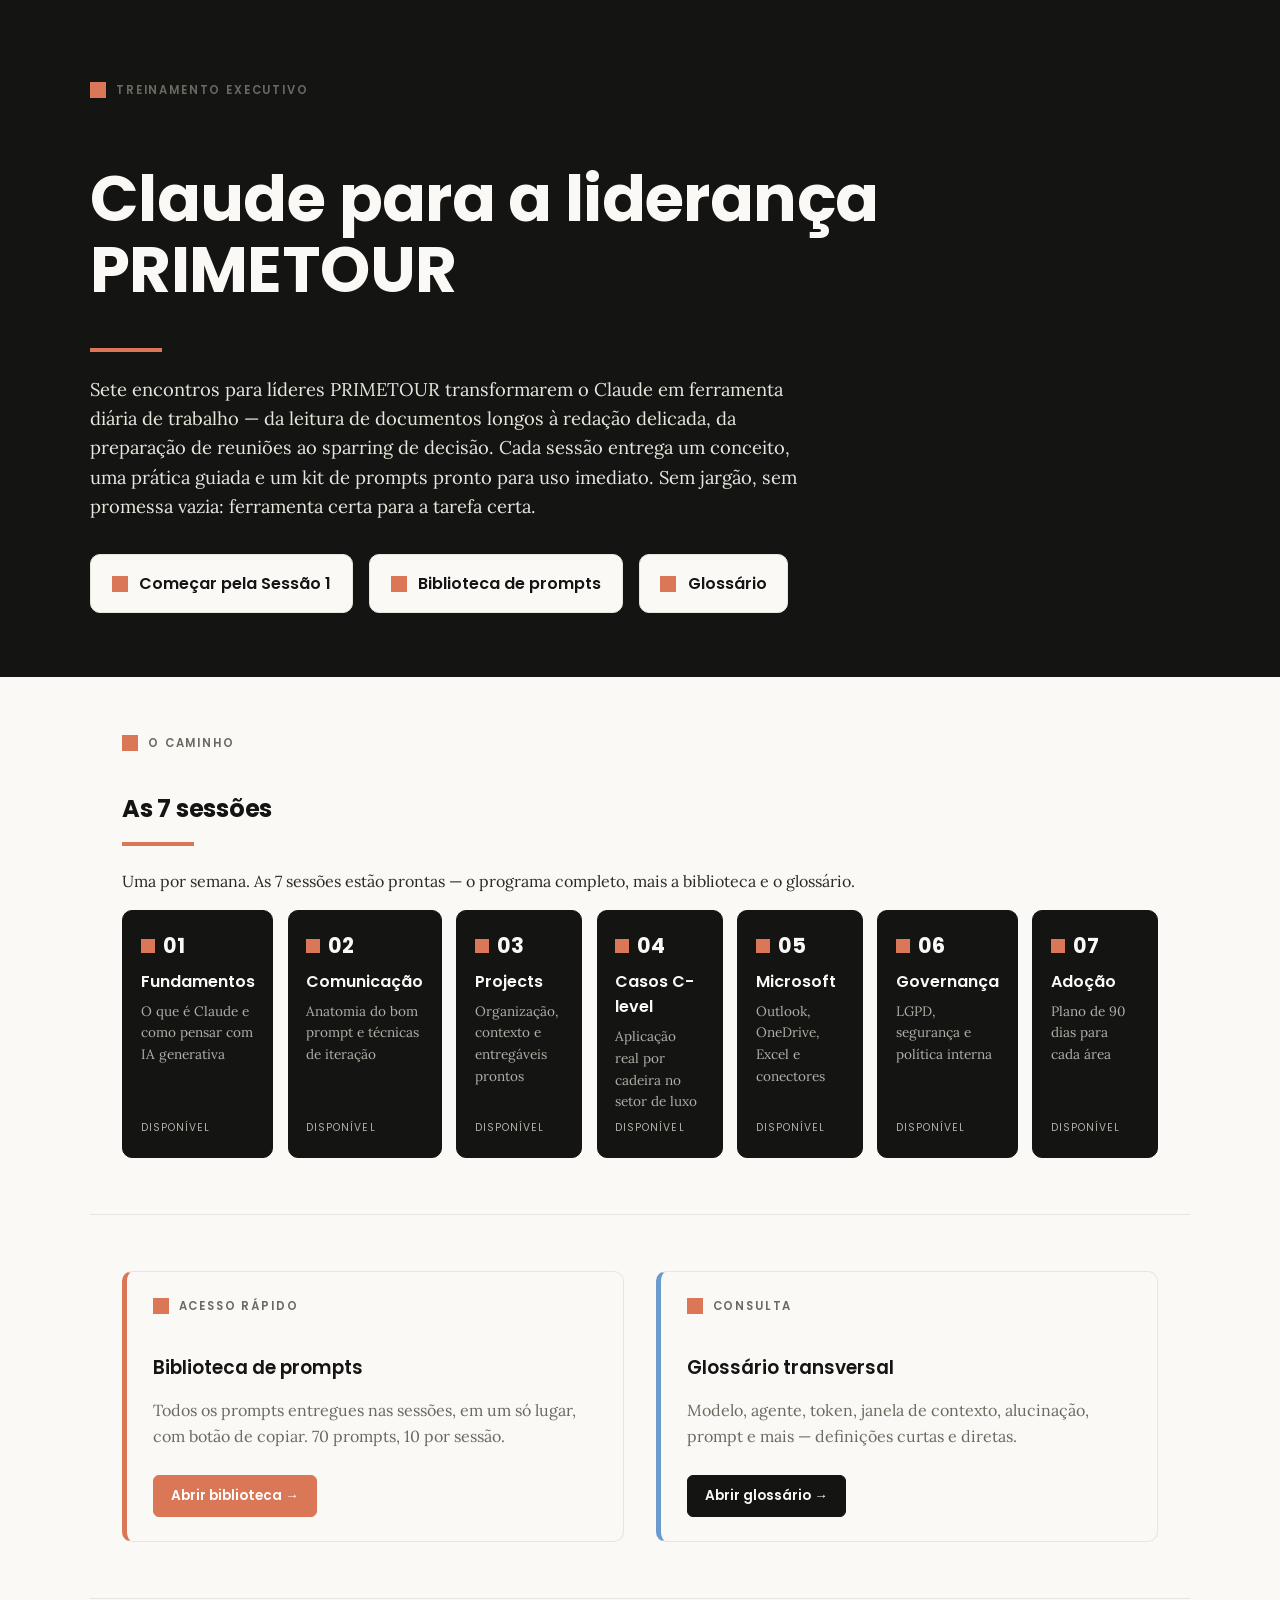
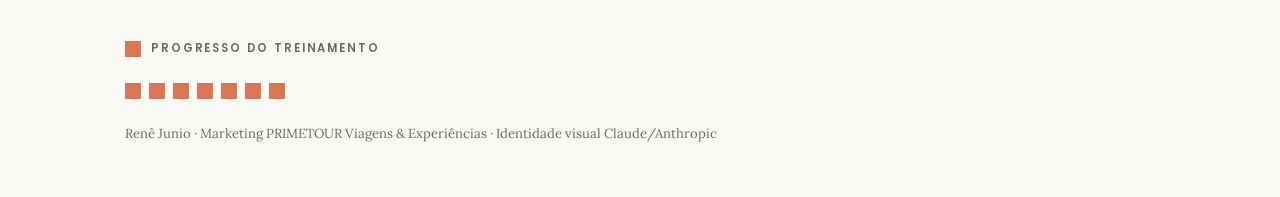
==== index.html @ cd87199e "Portal de treinamento Claude para a liderança PRIMETOUR — 7 sessões completas 7 sessões, biblioteca " ====
<!DOCTYPE html>
<html lang="pt-BR">
<head>
<meta charset="UTF-8">
<meta name="viewport" content="width=device-width, initial-scale=1.0">
<title>Claude para a liderança PRIMETOUR — Treinamento executivo</title>
<meta name="description" content="Portal do treinamento executivo de Claude (Anthropic) para a liderança da PRIMETOUR Viagens & Experiências. 7 sessões, biblioteca de prompts e glossário.">
<link rel="stylesheet" href="assets/claude.css">
</head>
<body>

<!-- ============ HERO ============ -->
<header class="home-hero">
  <div class="wrap-in">
    <div class="section-tag">Treinamento executivo</div>
    <h1>Claude para a liderança PRIMETOUR</h1>
    <hr class="accent-bar">
    <p class="manifesto">Sete encontros para líderes PRIMETOUR transformarem o Claude em ferramenta diária de trabalho — da leitura de documentos longos à redação delicada, da preparação de reuniões ao sparring de decisão. Cada sessão entrega um conceito, uma prática guiada e um kit de prompts pronto para uso imediato. Sem jargão, sem promessa vazia: ferramenta certa para a tarefa certa.</p>
    <div class="quick-links mt-3">
      <a href="sessao-01/index.html"><span class="brand-square"></span> Começar pela Sessão 1</a>
      <a href="prompts/index.html"><span class="brand-square"></span> Biblioteca de prompts</a>
      <a href="glossario/index.html"><span class="brand-square"></span> Glossário</a>
    </div>
  </div>
</header>

<!-- ============ MAPA DAS 7 SESSÕES ============ -->
<section class="home-section">
  <div class="section-tag">O caminho</div>
  <h2>As 7 sessões</h2>
  <hr class="accent-bar">
  <p class="lead">Uma por semana. As 7 sessões estão prontas — o programa completo, mais a biblioteca e o glossário.</p>
  <div class="grid grid-7" style="gap:.9rem">
    <a class="session-card current" href="sessao-01/index.html"><div class="sc-num">01</div><div class="sc-title">Fundamentos</div><div class="sc-desc">O que é Claude e como pensar com IA generativa</div><div class="sc-badge">Disponível</div></a>
    <a class="session-card current" href="sessao-02/index.html"><div class="sc-num">02</div><div class="sc-title">Comunicação</div><div class="sc-desc">Anatomia do bom prompt e técnicas de iteração</div><div class="sc-badge">Disponível</div></a>
    <a class="session-card current" href="sessao-03/index.html"><div class="sc-num">03</div><div class="sc-title">Projects</div><div class="sc-desc">Organização, contexto e entregáveis prontos</div><div class="sc-badge">Disponível</div></a>
    <a class="session-card current" href="sessao-04/index.html"><div class="sc-num">04</div><div class="sc-title">Casos C-level</div><div class="sc-desc">Aplicação real por cadeira no setor de luxo</div><div class="sc-badge">Disponível</div></a>
    <a class="session-card current" href="sessao-05/index.html"><div class="sc-num">05</div><div class="sc-title">Microsoft</div><div class="sc-desc">Outlook, OneDrive, Excel e conectores</div><div class="sc-badge">Disponível</div></a>
    <a class="session-card current" href="sessao-06/index.html"><div class="sc-num">06</div><div class="sc-title">Governança</div><div class="sc-desc">LGPD, segurança e política interna</div><div class="sc-badge">Disponível</div></a>
    <a class="session-card current" href="sessao-07/index.html"><div class="sc-num">07</div><div class="sc-title">Adoção</div><div class="sc-desc">Plano de 90 dias para cada área</div><div class="sc-badge">Disponível</div></a>
  </div>
</section>

<!-- ============ ATALHOS ============ -->
<section class="home-section" style="border-top:1px solid var(--claude-light-gray)">
  <div class="grid grid-2 gap-l">
    <div class="card side-orange">
      <div class="section-tag">Acesso rápido</div>
      <h3>Biblioteca de prompts</h3>
      <p class="muted">Todos os prompts entregues nas sessões, em um só lugar, com botão de copiar. 70 prompts, 10 por sessão.</p>
      <a class="btn btn-orange mt-1" href="prompts/index.html">Abrir biblioteca →</a>
    </div>
    <div class="card side-blue">
      <div class="section-tag">Consulta</div>
      <h3>Glossário transversal</h3>
      <p class="muted">Modelo, agente, token, janela de contexto, alucinação, prompt e mais — definições curtas e diretas.</p>
      <a class="btn mt-1" href="glossario/index.html">Abrir glossário →</a>
    </div>
  </div>
</section>

<!-- ============ FOOTER ============ -->
<footer class="session-footer">
  <div class="section-tag" style="margin-bottom:.6rem">Progresso do treinamento</div>
  <div class="progress-7"><span class="on"></span><span class="on"></span><span class="on"></span><span class="on"></span><span class="on"></span><span class="on"></span><span class="on"></span></div>
  <p class="muted" style="margin-top:1.5rem;font-size:.82rem">Renê Junio · Marketing PRIMETOUR Viagens &amp; Experiências · Identidade visual Claude/Anthropic</p>
</footer>

<script src="assets/claude.js"></script>
</body>
</html>
---- assets/claude.css ----
/* =========================================================================
   PORTAL DE TREINAMENTO CLAUDE — PRIMETOUR
   Sistema de design compartilhado
   Identidade visual oficial Claude/Anthropic
   ========================================================================= */

/* --- Fontes (Google Fonts CDN) ------------------------------------------ */
@import url('https://fonts.googleapis.com/css2?family=Poppins:ital,wght@0,400;0,600;0,700;1,400&family=Lora:ital,wght@0,400;0,600;1,400;1,600&display=swap');

/* --- Tokens de design --------------------------------------------------- */
:root {
  /* Principais */
  --claude-dark: #141413;
  --claude-light: #FAF9F5;
  --claude-mid-gray: #B0AEA5;
  --claude-light-gray: #E8E6DC;

  /* Acentos */
  --claude-orange: #D97757;   /* assinatura — usar com economia */
  --claude-blue: #6A9BCC;
  --claude-green: #788C5D;

  /* Texto */
  --text-body: #2A2A28;
  --text-muted: #6B6960;

  /* Tons derivados para superfícies escuras */
  --dark-surface: #1E1E1C;   /* card quase-dark sobre fundo dark */
  --dark-border: #33322E;

  /* Tipografia */
  --font-head: 'Poppins', -apple-system, BlinkMacSystemFont, 'Helvetica Neue', sans-serif;
  --font-body: 'Lora', Georgia, 'Times New Roman', serif;
  --font-mono: 'SF Mono', 'Monaco', 'Courier New', monospace;

  /* Espaçamento e medidas */
  --radius: 6px;
  --radius-lg: 10px;
  --maxw: 1100px;
  --sidebar-w: 240px;
  --shadow-soft: 0 1px 3px rgba(20, 20, 19, 0.06), 0 8px 24px rgba(20, 20, 19, 0.04);
}

/* --- Reset leve --------------------------------------------------------- */
*, *::before, *::after { box-sizing: border-box; }
html { scroll-behavior: smooth; }
body {
  margin: 0;
  font-family: var(--font-body);
  color: var(--text-body);
  background: var(--claude-light);
  line-height: 1.6;
  -webkit-font-smoothing: antialiased;
  text-rendering: optimizeLegibility;
}
img { max-width: 100%; display: block; }
a { color: var(--claude-orange); text-decoration: none; }
a:hover { text-decoration: underline; }

h1, h2, h3, h4, h5, .font-head { font-family: var(--font-head); color: var(--claude-dark); }
h1 { font-weight: 700; line-height: 1.1; letter-spacing: -0.01em; }
h2 { font-weight: 700; line-height: 1.15; letter-spacing: -0.01em; }
h3 { font-weight: 600; line-height: 1.25; }

/* Utilitários tipográficos */
.mono { font-family: var(--font-mono); }
.muted { color: var(--text-muted); }
.italic { font-style: italic; }
.center { text-align: center; }
.serif { font-family: var(--font-body); }

/* =========================================================================
   COMPONENTES DE MARCA
   ========================================================================= */

/* Quadrado laranja de assinatura (motif do sistema) */
.brand-square {
  display: inline-block;
  width: 16px; height: 16px;
  background: var(--claude-orange);
  flex: 0 0 auto;
}
.brand-square.lg { width: 40px; height: 40px; }

/* Tag de seção: quadrado laranja + label caps */
.section-tag {
  display: inline-flex;
  align-items: center;
  gap: 10px;
  font-family: var(--font-head);
  font-weight: 600;
  font-size: 0.72rem;
  letter-spacing: 0.16em;
  text-transform: uppercase;
  color: var(--text-muted);
  margin: 0 0 1.4rem;
}
.section-tag::before {
  content: "";
  width: 16px; height: 16px;
  background: var(--claude-orange);
  flex: 0 0 auto;
}
/* Em fundo escuro */
.on-dark .section-tag, .slide-dark .section-tag { color: var(--claude-mid-gray); }

/* Linha laranja de assinatura abaixo de títulos importantes */
.accent-bar {
  width: 72px; height: 4px;
  background: var(--claude-orange);
  border: 0;
  margin: 1.1rem 0 1.4rem;
}
.accent-bar.center { margin-left: auto; margin-right: auto; }

/* =========================================================================
   CARDS
   ========================================================================= */
.card {
  background: var(--claude-light);
  border: 1px solid var(--claude-light-gray);
  border-radius: var(--radius-lg);
  padding: 1.5rem 1.6rem;
}
.card-soft { background: var(--claude-light-gray); border-color: transparent; }
.card-dark {
  background: var(--claude-dark);
  color: var(--claude-light);
  border-radius: var(--radius-lg);
  padding: 1.6rem 1.8rem;
}
.card-dark h1, .card-dark h2, .card-dark h3 { color: var(--claude-light); }
.card-darker { background: var(--dark-surface); color: var(--claude-light); border-radius: var(--radius-lg); padding: 1.4rem 1.6rem; }

/* Barra lateral colorida de destaque */
.side-accent { border-left: 5px solid var(--claude-orange); }
.side-blue   { border-left: 5px solid var(--claude-blue); }
.side-green  { border-left: 5px solid var(--claude-green); }
.side-orange { border-left: 5px solid var(--claude-orange); }
.side-gray   { border-left: 5px solid var(--claude-mid-gray); }

/* Barra superior colorida */
.top-accent  { border-top: 4px solid var(--claude-orange); }
.top-blue    { border-top: 4px solid var(--claude-blue); }
.top-green   { border-top: 4px solid var(--claude-green); }
.top-orange  { border-top: 4px solid var(--claude-orange); }

/* Cores de texto/acento utilitárias */
.t-orange { color: var(--claude-orange); }
.t-blue   { color: var(--claude-blue); }
.t-green  { color: var(--claude-green); }
.t-gray   { color: var(--claude-mid-gray); }

/* =========================================================================
   GRIDS
   ========================================================================= */
.grid { display: grid; gap: 1.2rem; }
.grid-2 { grid-template-columns: repeat(2, 1fr); }
.grid-3 { grid-template-columns: repeat(3, 1fr); }
.grid-4 { grid-template-columns: repeat(4, 1fr); }
.grid-7 { grid-template-columns: repeat(7, 1fr); }
.flex { display: flex; }
.flex-col { flex-direction: column; }
.items-center { align-items: center; }
.justify-between { justify-content: space-between; }
.gap-s { gap: .6rem; } .gap-m { gap: 1.2rem; } .gap-l { gap: 2rem; }
.wrap { flex-wrap: wrap; }

@media (max-width: 860px) {
  .grid-2, .grid-3, .grid-4 { grid-template-columns: 1fr; }
  .grid-7 { grid-template-columns: repeat(2, 1fr); }
}

/* =========================================================================
   ÍCONES (SVG inline recebem estas classes)
   ========================================================================= */
.ico { width: 28px; height: 28px; stroke-width: 1.8; fill: none; stroke: currentColor; flex: 0 0 auto; }
.ico-lg { width: 64px; height: 64px; }
.ico-sm { width: 20px; height: 20px; }

/* Número em círculo (passos numerados) */
.num-circle {
  display: inline-flex; align-items: center; justify-content: center;
  width: 34px; height: 34px; border-radius: 50%;
  background: var(--claude-orange); color: #fff;
  font-family: var(--font-head); font-weight: 700; font-size: 1rem;
  flex: 0 0 auto;
}
.num-big {
  font-family: var(--font-head); font-weight: 700;
  font-size: 2.6rem; color: var(--claude-orange); line-height: 1;
}

/* =========================================================================
   LAYOUT DE PÁGINA DE SESSÃO (sumário lateral + conteúdo)
   ========================================================================= */
.session-layout { display: flex; align-items: flex-start; }

.session-nav {
  position: sticky; top: 0;
  width: var(--sidebar-w); flex: 0 0 var(--sidebar-w);
  height: 100vh; overflow-y: auto;
  padding: 1.8rem 1.2rem;
  border-right: 1px solid var(--claude-light-gray);
  background: var(--claude-light);
}
.session-nav .nav-brand {
  font-family: var(--font-head); font-weight: 700; font-size: .95rem;
  display: flex; align-items: center; gap: 8px; margin-bottom: .2rem;
}
.session-nav .nav-sub { font-size: .75rem; color: var(--text-muted); margin-bottom: 1.4rem; }
.session-nav a {
  display: block; padding: .42rem .6rem; border-radius: var(--radius);
  font-family: var(--font-head); font-size: .82rem; font-weight: 500;
  color: var(--text-body); text-decoration: none; border-left: 2px solid transparent;
}
.session-nav a:hover { background: var(--claude-light-gray); }
.session-nav a.active { border-left-color: var(--claude-orange); color: var(--claude-orange); background: var(--claude-light-gray); }
.session-nav .nav-section { font-size: .68rem; letter-spacing: .12em; text-transform: uppercase; color: var(--claude-mid-gray); margin: 1.1rem .6rem .35rem; }

.session-main { flex: 1 1 auto; min-width: 0; }

/* Barra de ações superior (botão Apresentar) */
.topbar {
  position: sticky; top: 0; z-index: 50;
  display: flex; align-items: center; justify-content: space-between;
  gap: 1rem; padding: .85rem 2rem;
  background: rgba(250, 249, 245, 0.92);
  backdrop-filter: saturate(150%) blur(8px);
  border-bottom: 1px solid var(--claude-light-gray);
}
.topbar .crumb { font-family: var(--font-head); font-weight: 600; font-size: .85rem; }
.topbar .crumb a { color: var(--text-muted); }

/* Botões */
.btn {
  display: inline-flex; align-items: center; gap: .5rem;
  font-family: var(--font-head); font-weight: 600; font-size: .85rem;
  padding: .55rem 1.1rem; border-radius: var(--radius);
  border: 1px solid var(--claude-dark); background: var(--claude-dark); color: var(--claude-light);
  cursor: pointer; transition: transform .08s ease, opacity .15s ease;
}
.btn:hover { text-decoration: none; opacity: .9; }
.btn:active { transform: translateY(1px); }
.btn-ghost { background: transparent; color: var(--claude-dark); }
.btn-ghost:hover { background: var(--claude-light-gray); }
.btn-orange { background: var(--claude-orange); border-color: var(--claude-orange); color: #fff; }

/* =========================================================================
   SLIDES / SEÇÕES
   Mesma marcação serve a scroll (consulta) e fullscreen (apresentação)
   ========================================================================= */
.slides-wrap { padding: 0; }

.slide {
  position: relative;
  max-width: var(--maxw);
  margin: 0 auto;
  padding: 4rem 2.2rem 4.5rem;
  border-bottom: 1px solid var(--claude-light-gray);
  min-height: 60vh;
}
.slide > .slide-inner { width: 100%; }
.slide h2 { font-size: clamp(1.7rem, 3.2vw, 2.5rem); margin: 0 0 .3rem; }
.slide .lead { font-family: var(--font-body); font-style: italic; color: var(--text-muted); font-size: 1.05rem; margin: 0 0 1.8rem; max-width: 760px; }
.slide .slide-num { position: absolute; top: 1rem; right: 1.4rem; font-family: var(--font-head); font-size: .72rem; color: var(--claude-mid-gray); }

/* Slides escuros (capas, transições, fechamentos) */
.slide-dark { background: var(--claude-dark); color: var(--claude-light); border-bottom-color: var(--dark-border); }
.slide-dark h1, .slide-dark h2 { color: var(--claude-light); }
.slide-dark .lead { color: var(--claude-mid-gray); }
/* O fundo dark precisa vazar até a borda da viewport em scroll mode */
.slide-dark { max-width: none; }
.slide-dark > .slide-inner { max-width: var(--maxw); margin: 0 auto; }

.slide-light { background: var(--claude-light); }

/* Título-capa gigante */
.cover-title { font-size: clamp(2.6rem, 6vw, 4.4rem); font-weight: 700; margin: .4rem 0; }
.cover-sub { font-family: var(--font-head); font-weight: 500; color: var(--claude-mid-gray); font-size: 1.05rem; }
.giant { font-family: var(--font-head); font-weight: 700; color: var(--claude-orange); font-size: clamp(5rem, 22vw, 14rem); line-height: .9; }

/* =========================================================================
   MODO APRESENTAÇÃO
   body.presenting → cada .slide vira tela cheia, só .slide.active visível
   ========================================================================= */
body.presenting { overflow: hidden; }
body.presenting .session-nav,
body.presenting .topbar,
body.presenting .session-footer,
body.presenting .non-slide { display: none !important; }

body.presenting .session-main { width: 100vw; }

body.presenting .slide {
  position: fixed; inset: 0; z-index: 900;
  max-width: none; width: 100vw; height: 100vh;
  margin: 0; border: 0;
  display: none;
  overflow-y: auto;
  padding: max(4vh, 2rem) clamp(2rem, 8vw, 7rem);
  /* centraliza verticalmente o conteúdo do slide */
  align-content: center;
}
body.presenting .slide.active { display: grid; }
body.presenting .slide > .slide-inner { max-width: 1200px; margin: 0 auto; width: 100%; }
body.presenting .slide h2 { font-size: clamp(2.2rem, 4.5vw, 3.6rem); }
body.presenting .slide .lead { font-size: clamp(1.1rem, 2vw, 1.5rem); }
body.presenting .slide .slide-num { font-size: .9rem; top: 1.4rem; right: 2rem; }

/* Barra de progresso das 7 sessões no rodapé do slide em apresentação */
.present-progress {
  display: none;
  position: fixed; bottom: 1.4rem; left: 50%; transform: translateX(-50%);
  z-index: 950; gap: 8px;
}
body.presenting .present-progress { display: flex; }
.present-progress span { width: 16px; height: 16px; background: var(--claude-light-gray); }
.present-progress span.on { background: var(--claude-orange); }
body.presenting.dark-context .present-progress span { background: var(--dark-border); }
body.presenting.dark-context .present-progress span.on { background: var(--claude-orange); }

/* Controles de navegação em apresentação */
.present-ctrl {
  display: none; position: fixed; z-index: 960; bottom: 1.2rem;
  font-family: var(--font-head); font-size: .8rem;
}
body.presenting .present-ctrl { display: flex; align-items: center; gap: .8rem; }
.present-ctrl.left { left: 1.6rem; }
.present-ctrl.right { right: 1.6rem; }
.present-ctrl button {
  border: 1px solid var(--claude-mid-gray); background: transparent; color: inherit;
  width: 40px; height: 40px; border-radius: 50%; cursor: pointer; font-size: 1.1rem;
}
.present-ctrl button:hover { background: rgba(176,174,165,.18); }
body.presenting.dark-context .present-ctrl { color: var(--claude-light); }
body.presenting:not(.dark-context) .present-ctrl { color: var(--claude-dark); }

/* zonas clicáveis nas bordas para navegar */
.present-zone { display: none; position: fixed; top: 0; bottom: 0; width: 12vw; z-index: 940; cursor: pointer; }
body.presenting .present-zone { display: block; }
.present-zone.prev { left: 0; }
.present-zone.next { right: 0; }

/* =========================================================================
   BLOCO DE PROMPT (estilo terminal) — caderno
   ========================================================================= */
.prompt-block {
  background: var(--claude-dark);
  border-left: 4px solid var(--claude-orange);
  border-radius: var(--radius);
  position: relative;
  margin: 1rem 0 0;
  overflow: hidden;
}
.prompt-block pre {
  margin: 0; padding: 1.3rem 1.5rem;
  font-family: var(--font-mono); font-size: .85rem; line-height: 1.65;
  color: var(--claude-light); white-space: pre-wrap; word-break: break-word;
  overflow-x: auto;
}
.copy-btn {
  position: absolute; top: .7rem; right: .7rem;
  font-family: var(--font-head); font-size: .72rem; font-weight: 600;
  padding: .35rem .7rem; border-radius: var(--radius);
  background: rgba(250,249,245,.1); color: var(--claude-light);
  border: 1px solid rgba(250,249,245,.22); cursor: pointer;
}
.copy-btn:hover { background: rgba(250,249,245,.2); }
.copy-btn.copied { background: var(--claude-green); border-color: var(--claude-green); color: #fff; }

/* Cartão de prompt completo no caderno */
.prompt-card { border: 1px solid var(--claude-light-gray); border-radius: var(--radius-lg); padding: 1.4rem 1.5rem; margin-bottom: 1.4rem; }
.prompt-card .cat {
  display: inline-block; font-family: var(--font-head); font-weight: 600; font-size: .68rem;
  letter-spacing: .12em; text-transform: uppercase; padding: .2rem .6rem; border-radius: 3px; color: #fff;
}
.cat-analise { background: var(--claude-blue); }
.cat-comunicacao { background: var(--claude-orange); }
.cat-preparacao { background: var(--claude-green); }
.cat-decisao { background: var(--claude-orange); }
.prompt-card h3 { margin: .7rem 0 .3rem; font-size: 1.25rem; }
.prompt-card .when { font-size: .95rem; color: var(--text-body); margin: .3rem 0; }
.prompt-card .tip { font-size: .9rem; color: var(--text-muted); font-style: italic; margin-top: .9rem; border-top: 1px solid var(--claude-light-gray); padding-top: .8rem; }
.prompt-card .tip strong { font-style: normal; color: var(--text-body); }

/* =========================================================================
   TABELAS
   ========================================================================= */
.tbl { width: 100%; border-collapse: collapse; font-size: .92rem; }
.tbl th, .tbl td { padding: .7rem .9rem; text-align: left; border-bottom: 1px solid var(--claude-light-gray); }
.tbl thead th { font-family: var(--font-head); font-size: .72rem; letter-spacing: .08em; text-transform: uppercase; color: var(--text-muted); }
.tbl tbody tr:hover { background: var(--claude-light-gray); }
.tbl .col-dark { background: var(--claude-dark); color: var(--claude-light); font-family: var(--font-head); }
.tbl .col-claude { background: rgba(217,119,87,.08); }
.tbl th.col-claude { color: var(--claude-orange); }
.eval-exc { color: var(--claude-green); font-weight: 700; font-family: var(--font-head); }

/* Glossário */
.gloss dt { font-family: var(--font-head); font-weight: 600; color: var(--claude-dark); margin-top: 1.1rem; }
.gloss dd { margin: .2rem 0 0; color: var(--text-body); }

/* =========================================================================
   GRID DE 7 SESSÕES (mapa)
   ========================================================================= */
.session-card {
  border: 1px solid var(--claude-light-gray); border-radius: var(--radius-lg);
  padding: 1.1rem 1.1rem 1.3rem; background: var(--claude-light);
  display: flex; flex-direction: column; gap: .4rem; min-height: 150px;
  transition: transform .1s ease, box-shadow .15s ease;
}
a.session-card:hover { text-decoration: none; transform: translateY(-3px); box-shadow: var(--shadow-soft); }
.session-card .sc-num { display: flex; align-items: center; gap: 8px; font-family: var(--font-head); font-weight: 700; font-size: 1.3rem; color: var(--claude-dark); }
.session-card .sc-num::before { content: ""; width: 14px; height: 14px; background: var(--claude-mid-gray); flex: 0 0 auto; }
.session-card .sc-title { font-family: var(--font-head); font-weight: 600; font-size: 1rem; color: var(--claude-dark); }
.session-card .sc-desc { font-size: .85rem; color: var(--text-muted); }
.session-card.current { background: var(--claude-dark); border-color: var(--claude-dark); }
.session-card.current .sc-num, .session-card.current .sc-title { color: var(--claude-light); }
.session-card.current .sc-num::before { background: var(--claude-orange); }
.session-card.current .sc-desc { color: var(--claude-mid-gray); }
.session-card.soon { opacity: .72; }
.session-card .sc-badge { font-family: var(--font-head); font-size: .65rem; letter-spacing: .1em; text-transform: uppercase; color: var(--claude-mid-gray); margin-top: auto; }

/* =========================================================================
   FOOTER GLOBAL com progresso das 7 sessões
   ========================================================================= */
.session-footer { border-top: 1px solid var(--claude-light-gray); padding: 2.5rem 2.2rem; max-width: var(--maxw); margin: 0 auto; }
.progress-7 { display: flex; gap: 8px; margin: 1rem 0; }
.progress-7 span { width: 16px; height: 16px; background: var(--claude-light-gray); }
.progress-7 span.on { background: var(--claude-orange); }
.next-link { font-family: var(--font-head); font-weight: 600; }

/* =========================================================================
   HOME
   ========================================================================= */
.home-hero { background: var(--claude-dark); color: var(--claude-light); padding: 5rem 2rem 4rem; }
.home-hero .wrap-in { max-width: var(--maxw); margin: 0 auto; }
.home-hero h1 { color: var(--claude-light); font-size: clamp(2.4rem, 5.5vw, 4rem); }
.home-hero .manifesto { font-size: 1.15rem; max-width: 720px; color: var(--claude-light-gray); }
.home-section { max-width: var(--maxw); margin: 0 auto; padding: 3.5rem 2rem; }

.quick-links { display: flex; gap: 1rem; flex-wrap: wrap; }
.quick-links a {
  display: flex; align-items: center; gap: .7rem; padding: 1rem 1.3rem;
  border: 1px solid var(--claude-light-gray); border-radius: var(--radius-lg);
  font-family: var(--font-head); font-weight: 600; color: var(--claude-dark); background: var(--claude-light);
}
.quick-links a:hover { text-decoration: none; box-shadow: var(--shadow-soft); transform: translateY(-2px); transition: .12s; }

/* lista com quadradinho laranja */
.sq-list { list-style: none; padding: 0; margin: 1rem 0; }
.sq-list li { position: relative; padding-left: 1.6rem; margin: .7rem 0; }
.sq-list li::before { content: ""; position: absolute; left: 0; top: .45em; width: 12px; height: 12px; background: var(--claude-orange); }

/* Equação visual (modelo + ferramentas + ... = agente) */
.equation { display: flex; align-items: stretch; gap: 0; flex-wrap: wrap; justify-content: center; }
.eq-box { border: 1px solid var(--claude-light-gray); border-radius: var(--radius); padding: 1.1rem 1rem; text-align: center; min-width: 130px; background: var(--claude-light); }
.eq-box .ico { margin: 0 auto .5rem; }
.eq-box .eq-label { font-family: var(--font-head); font-weight: 600; font-size: .95rem; }
.eq-plus { display: flex; align-items: center; font-family: var(--font-head); font-weight: 700; font-size: 1.6rem; color: var(--claude-mid-gray); padding: 0 .7rem; }
.eq-result { font-family: var(--font-head); font-weight: 700; letter-spacing: .12em; color: var(--claude-orange); font-size: 1.6rem; margin-top: 1.2rem; text-align: center; }

/* Quadrante 2x2 */
.quad { display: grid; grid-template-columns: 1fr 1fr; gap: 2px; background: var(--claude-light-gray); border: 1px solid var(--claude-light-gray); border-radius: var(--radius); overflow: hidden; }
.quad .cell { background: var(--claude-light); padding: 1.1rem; min-height: 110px; }
.quad .cell .q-title { font-family: var(--font-head); font-weight: 700; font-size: .92rem; }
.quad .cell .q-desc { font-size: .82rem; color: var(--text-muted); }

/* Wireframe simulado da interface */
.wireframe { border: 2px solid var(--claude-dark); border-radius: 8px; overflow: hidden; display: flex; height: 300px; font-family: var(--font-head); font-size: .7rem; }
.wireframe .wf-side { width: 28%; background: var(--claude-light-gray); border-right: 1px solid var(--claude-mid-gray); padding: .6rem; }
.wireframe .wf-main { flex: 1; display: flex; flex-direction: column; }
.wireframe .wf-chat { flex: 1; padding: .8rem; color: var(--text-muted); }
.wireframe .wf-input { border-top: 1px solid var(--claude-light-gray); padding: .7rem; display: flex; gap: .5rem; align-items: center; }
.wireframe .wf-input .wf-field { flex: 1; height: 30px; background: var(--claude-light-gray); border-radius: 6px; }
.wf-tag { display: inline-block; background: var(--claude-orange); color: #fff; width: 18px; height: 18px; border-radius: 50%; text-align: center; line-height: 18px; font-weight: 700; }

/* Cronômetro */
.timer-display { font-family: var(--font-head); font-weight: 700; color: var(--claude-orange); font-size: clamp(5rem, 20vw, 13rem); line-height: 1; letter-spacing: -.02em; }

/* Checklist da tarefa */
.task-row { display: flex; gap: 1.1rem; align-items: flex-start; padding: 1.1rem 0; border-bottom: 1px solid var(--claude-light-gray); }
.task-row:last-child { border-bottom: 0; }

/* Linha de feature com ícone */
.feature-row { display: flex; gap: 1.1rem; align-items: flex-start; padding: 1rem 0; }
.feature-row .ico { color: var(--claude-orange); margin-top: .2rem; }
.feature-row .ft-title { font-family: var(--font-head); font-weight: 600; }
.feature-row .ft-desc { color: var(--text-muted); font-size: .95rem; }

/* Espaçamentos utilitários */
.mt-0 { margin-top: 0; } .mt-1 { margin-top: .6rem; } .mt-2 { margin-top: 1.2rem; } .mt-3 { margin-top: 2rem; }
.mb-0 { margin-bottom: 0; } .mb-1 { margin-bottom: .6rem; } .mb-2 { margin-bottom: 1.2rem; }
.full { width: 100%; }

/* =========================================================================
   RESPONSIVO — sumário lateral colapsa
   ========================================================================= */
@media (max-width: 900px) {
  .session-nav { display: none; }
  .equation { flex-direction: column; align-items: center; }
  .eq-plus { padding: .4rem 0; }
  .slide { padding: 3rem 1.3rem 3.5rem; }
}
@media print {
  .topbar, .session-nav, .present-ctrl, .present-zone, .copy-btn { display: none !important; }
}
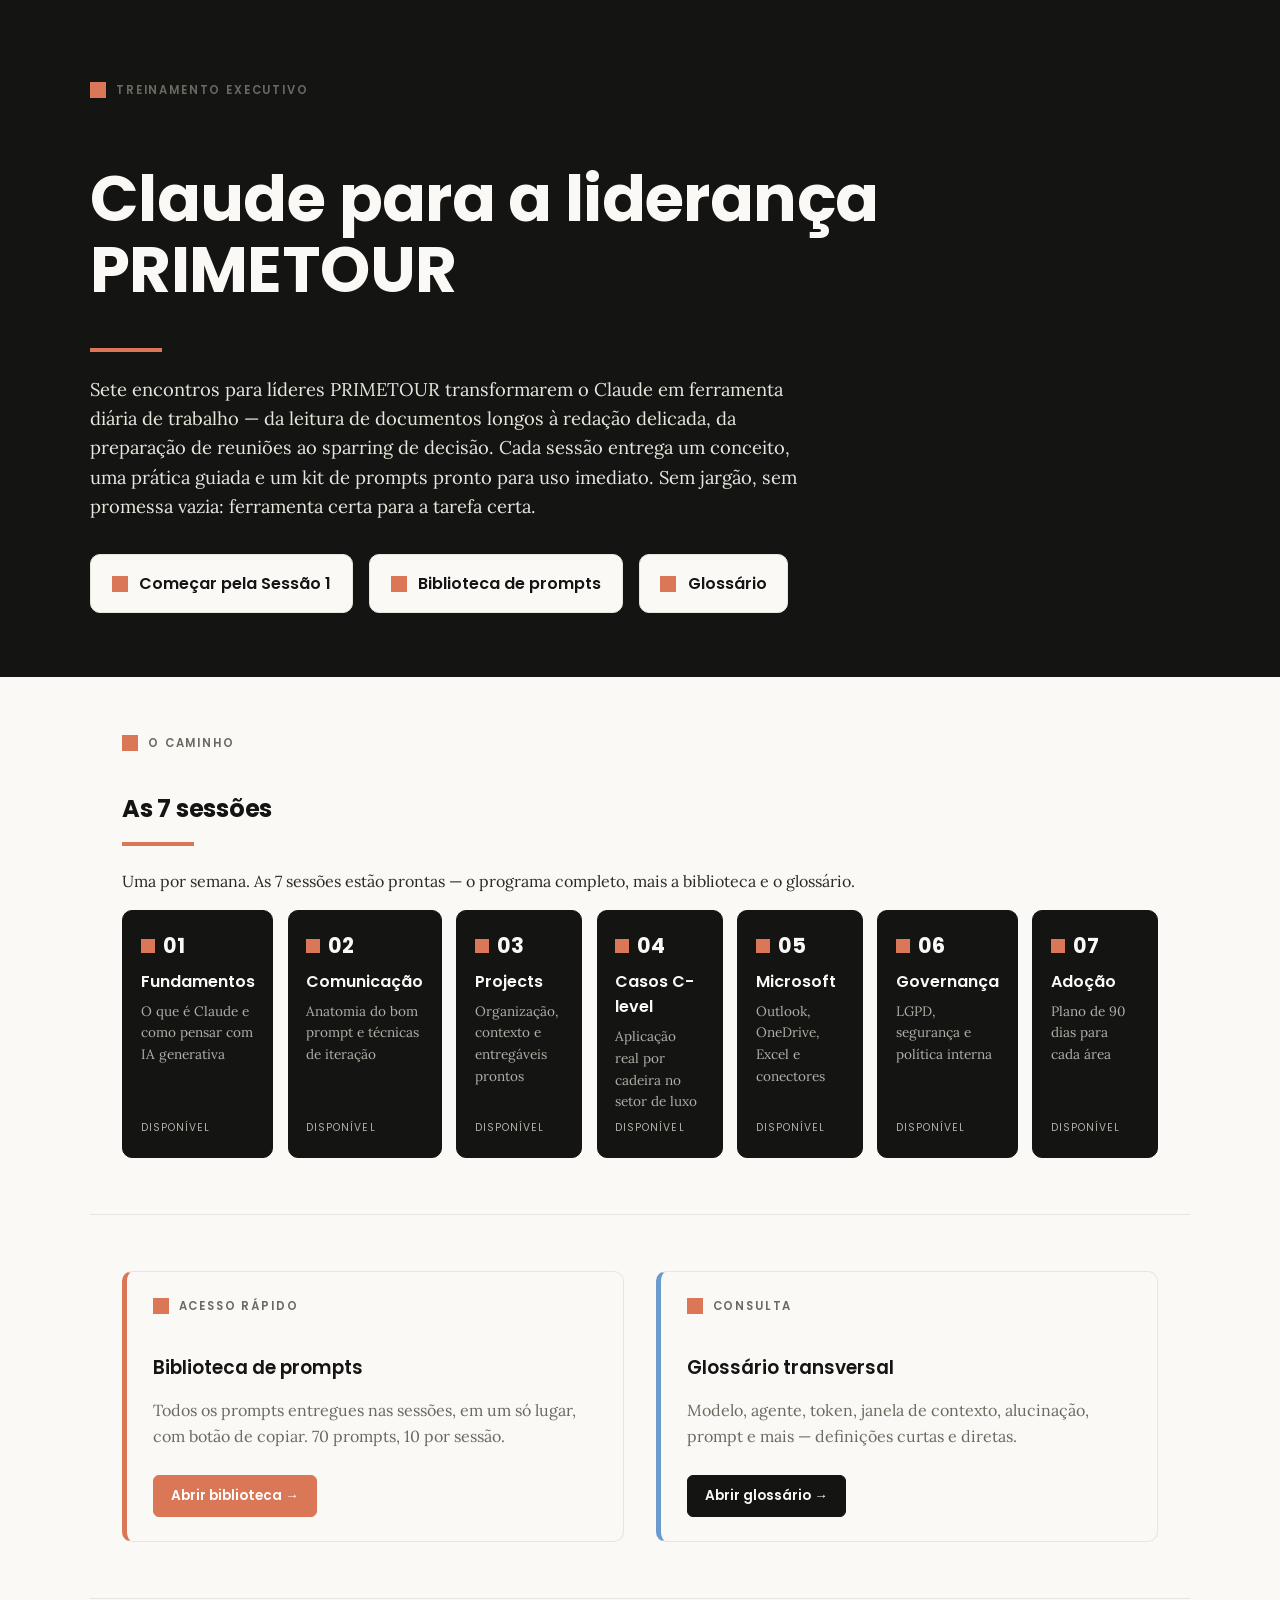
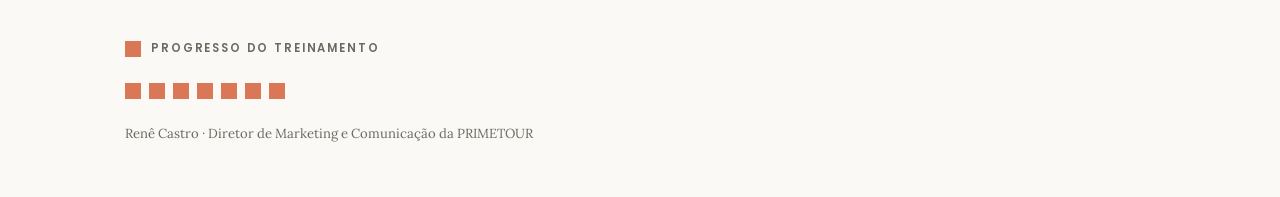
==== commit 47afd4af: "Footer: corrige assinatura para Renê Castro, Diretor de Marketing e Comunicação da PRIMETOUR; remove" ====
--- a/index.html
+++ b/index.html
@@ -63,7 +63,7 @@
 <footer class="session-footer">
   <div class="section-tag" style="margin-bottom:.6rem">Progresso do treinamento</div>
   <div class="progress-7"><span class="on"></span><span class="on"></span><span class="on"></span><span class="on"></span><span class="on"></span><span class="on"></span><span class="on"></span></div>
-  <p class="muted" style="margin-top:1.5rem;font-size:.82rem">Renê Junio · Marketing PRIMETOUR Viagens &amp; Experiências · Identidade visual Claude/Anthropic</p>
+  <p class="muted" style="margin-top:1.5rem;font-size:.82rem">Renê Castro · Diretor de Marketing e Comunicação da PRIMETOUR</p>
 </footer>
 
 <script src="assets/claude.js"></script>
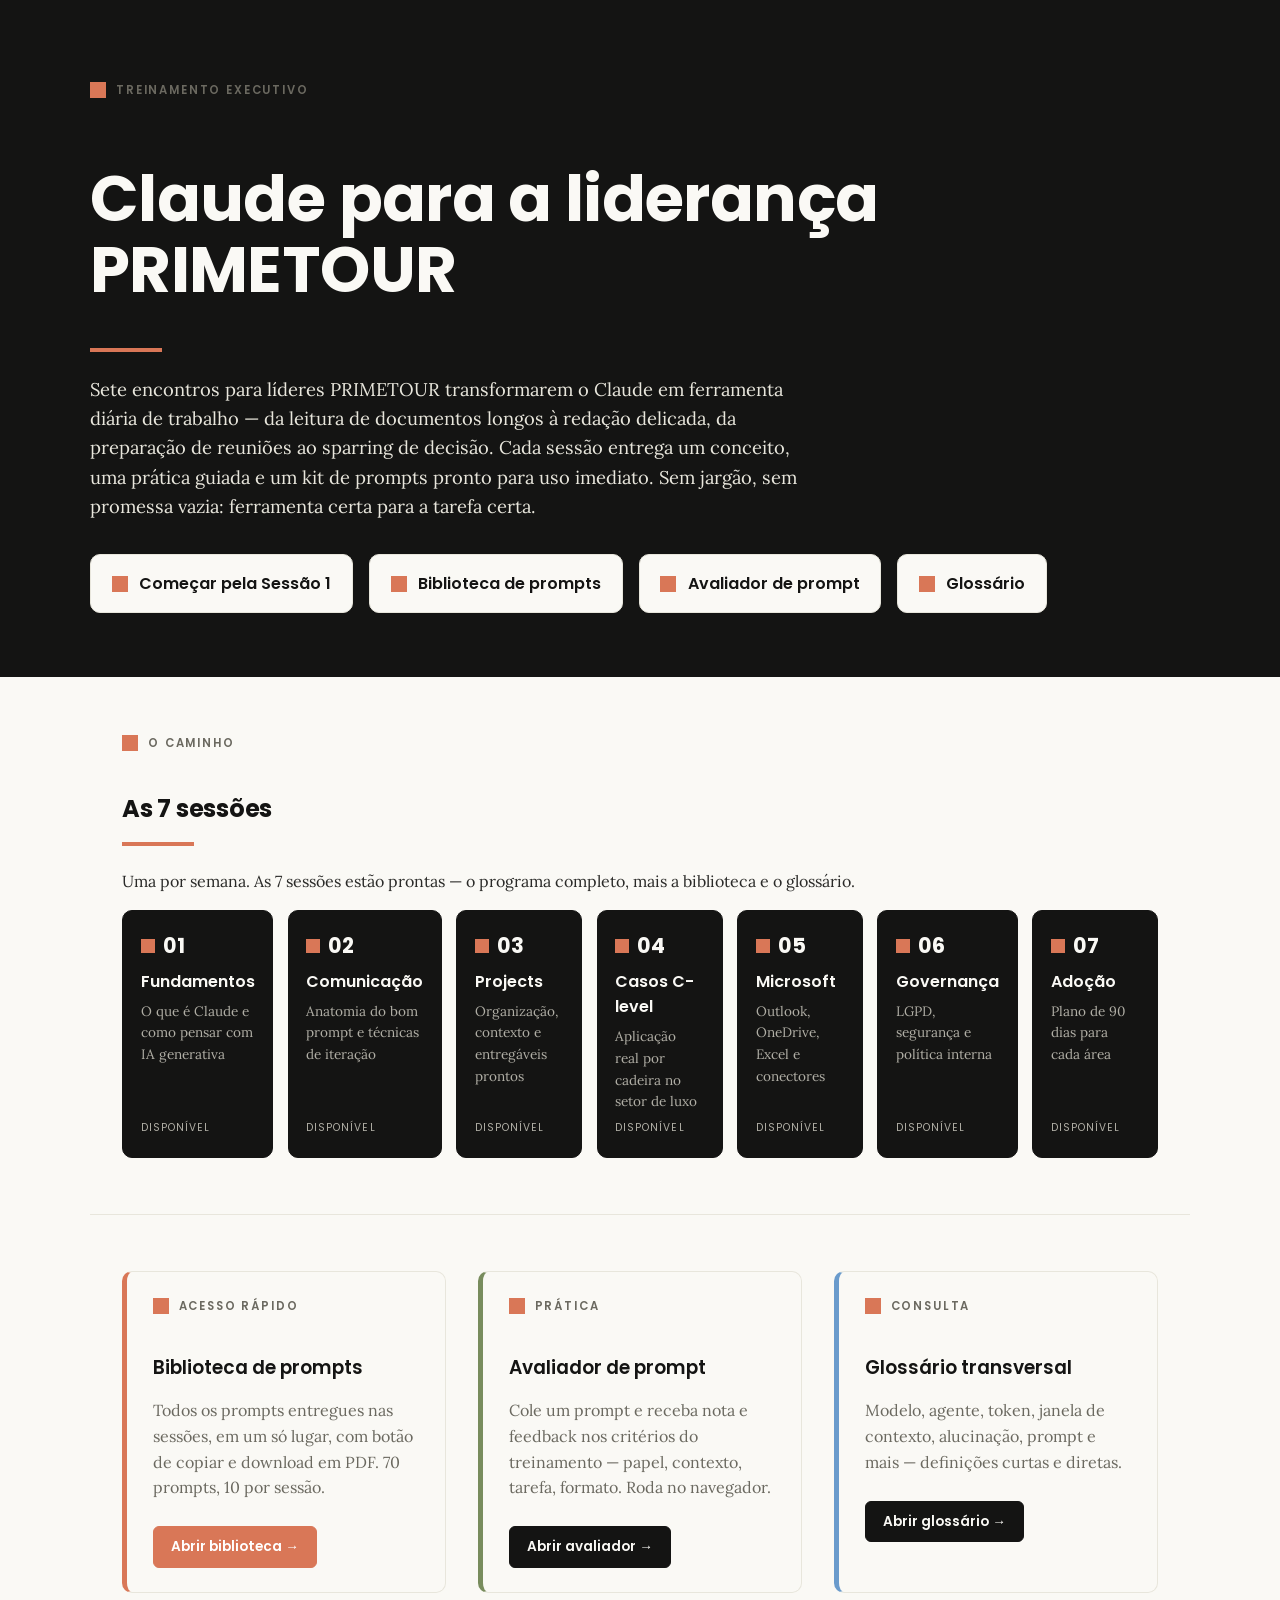
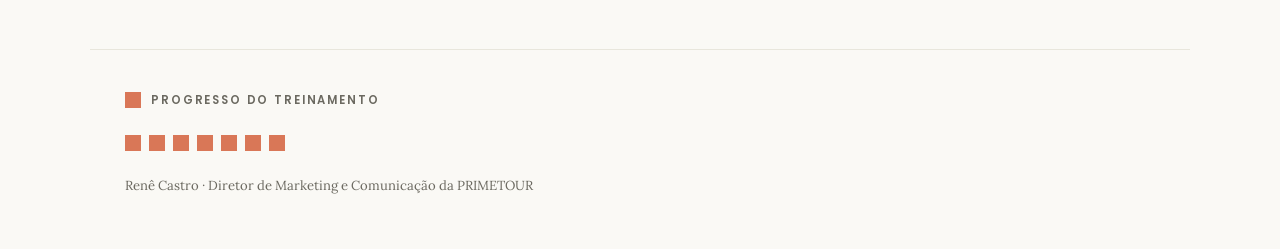
==== commit d2037848: "Fase A: avaliador de prompt, PDF/copiar-link, siglas por extenso, guia quando-usar-IA - Nova página " ====
--- a/index.html
+++ b/index.html
@@ -19,6 +19,7 @@
     <div class="quick-links mt-3">
       <a href="sessao-01/index.html"><span class="brand-square"></span> Começar pela Sessão 1</a>
       <a href="prompts/index.html"><span class="brand-square"></span> Biblioteca de prompts</a>
+      <a href="avaliador/index.html"><span class="brand-square"></span> Avaliador de prompt</a>
       <a href="glossario/index.html"><span class="brand-square"></span> Glossário</a>
     </div>
   </div>
@@ -43,12 +44,18 @@
 
 <!-- ============ ATALHOS ============ -->
 <section class="home-section" style="border-top:1px solid var(--claude-light-gray)">
-  <div class="grid grid-2 gap-l">
+  <div class="grid grid-3 gap-l">
     <div class="card side-orange">
       <div class="section-tag">Acesso rápido</div>
       <h3>Biblioteca de prompts</h3>
-      <p class="muted">Todos os prompts entregues nas sessões, em um só lugar, com botão de copiar. 70 prompts, 10 por sessão.</p>
+      <p class="muted">Todos os prompts entregues nas sessões, em um só lugar, com botão de copiar e download em PDF. 70 prompts, 10 por sessão.</p>
       <a class="btn btn-orange mt-1" href="prompts/index.html">Abrir biblioteca →</a>
+    </div>
+    <div class="card side-green">
+      <div class="section-tag">Prática</div>
+      <h3>Avaliador de prompt</h3>
+      <p class="muted">Cole um prompt e receba nota e feedback nos critérios do treinamento — papel, contexto, tarefa, formato. Roda no navegador.</p>
+      <a class="btn mt-1" href="avaliador/index.html">Abrir avaliador →</a>
     </div>
     <div class="card side-blue">
       <div class="section-tag">Consulta</div>
--- a/assets/claude.css
+++ b/assets/claude.css
@@ -502,6 +502,59 @@
   .eq-plus { padding: .4rem 0; }
   .slide { padding: 3rem 1.3rem 3.5rem; }
 }
+/* =========================================================================
+   BARRA DE FERRAMENTAS DE PÁGINA (PDF, copiar link)
+   ========================================================================= */
+.page-tools { display: flex; gap: .6rem; flex-wrap: wrap; align-items: center; }
+.btn-tool {
+  display: inline-flex; align-items: center; gap: .45rem;
+  font-family: var(--font-head); font-weight: 600; font-size: .8rem;
+  padding: .5rem 1rem; border-radius: var(--radius);
+  border: 1px solid var(--claude-light-gray); background: var(--claude-light); color: var(--claude-dark);
+  cursor: pointer;
+}
+.btn-tool:hover { background: var(--claude-light-gray); text-decoration: none; }
+.btn-tool.copied { background: var(--claude-green); border-color: var(--claude-green); color: #fff; }
+.btn-tool .ico-sm { width: 16px; height: 16px; }
+
+/* =========================================================================
+   AVALIADOR DE PROMPT
+   ========================================================================= */
+.eval-wrap { max-width: 860px; margin: 0 auto; }
+.eval-input {
+  width: 100%; min-height: 180px; resize: vertical;
+  font-family: var(--font-mono); font-size: .9rem; line-height: 1.6;
+  padding: 1.1rem 1.2rem; border: 1px solid var(--claude-light-gray); border-radius: var(--radius-lg);
+  background: var(--claude-light); color: var(--text-body);
+}
+.eval-input:focus { outline: 2px solid var(--claude-orange); outline-offset: 1px; border-color: var(--claude-orange); }
+.eval-score-ring { display: flex; align-items: center; gap: 1.4rem; flex-wrap: wrap; }
+.eval-score-num { font-family: var(--font-head); font-weight: 700; font-size: 3.4rem; line-height: 1; }
+.eval-band { font-family: var(--font-head); font-weight: 600; font-size: .95rem; padding: .25rem .8rem; border-radius: 999px; color: #fff; display: inline-block; }
+.eval-bar { height: 12px; border-radius: 999px; background: var(--claude-light-gray); overflow: hidden; flex: 1 1 200px; min-width: 160px; }
+.eval-bar > span { display: block; height: 100%; border-radius: 999px; transition: width .5s ease; }
+.eval-crit { display: flex; gap: .9rem; align-items: flex-start; padding: .9rem 0; border-bottom: 1px solid var(--claude-light-gray); }
+.eval-crit:last-child { border-bottom: 0; }
+.eval-dot { width: 26px; height: 26px; border-radius: 50%; flex: 0 0 auto; display: flex; align-items: center; justify-content: center; font-family: var(--font-head); font-weight: 700; font-size: .8rem; color: #fff; }
+.eval-dot.ok { background: var(--claude-green); }
+.eval-dot.partial { background: var(--claude-orange); }
+.eval-dot.miss { background: var(--claude-mid-gray); }
+.eval-crit .ec-name { font-family: var(--font-head); font-weight: 600; }
+.eval-crit .ec-tip { color: var(--text-muted); font-size: .9rem; margin-top: .15rem; }
+.eval-pts { margin-left: auto; font-family: var(--font-head); font-size: .8rem; color: var(--text-muted); white-space: nowrap; }
+
+/* =========================================================================
+   IMPRESSÃO / PDF
+   Glossário e biblioteca de prompts saem limpos ao "Salvar como PDF"
+   ========================================================================= */
 @media print {
-  .topbar, .session-nav, .present-ctrl, .present-zone, .copy-btn { display: none !important; }
-}
+  .topbar, .session-nav, .present-ctrl, .present-zone, .copy-btn,
+  .page-tools, .session-footer .next-link, .btn, .quick-links { display: none !important; }
+  body { background: #fff; }
+  * { -webkit-print-color-adjust: exact; print-color-adjust: exact; }
+  .home-section, .session-footer { padding-top: 1rem; padding-bottom: 1rem; }
+  .prompt-card, .gloss > div { break-inside: avoid; page-break-inside: avoid; }
+  .prompt-block { border: 1px solid #333; }
+  a { color: var(--text-body); text-decoration: none; }
+  .accent-bar { background: var(--claude-orange) !important; }
+}
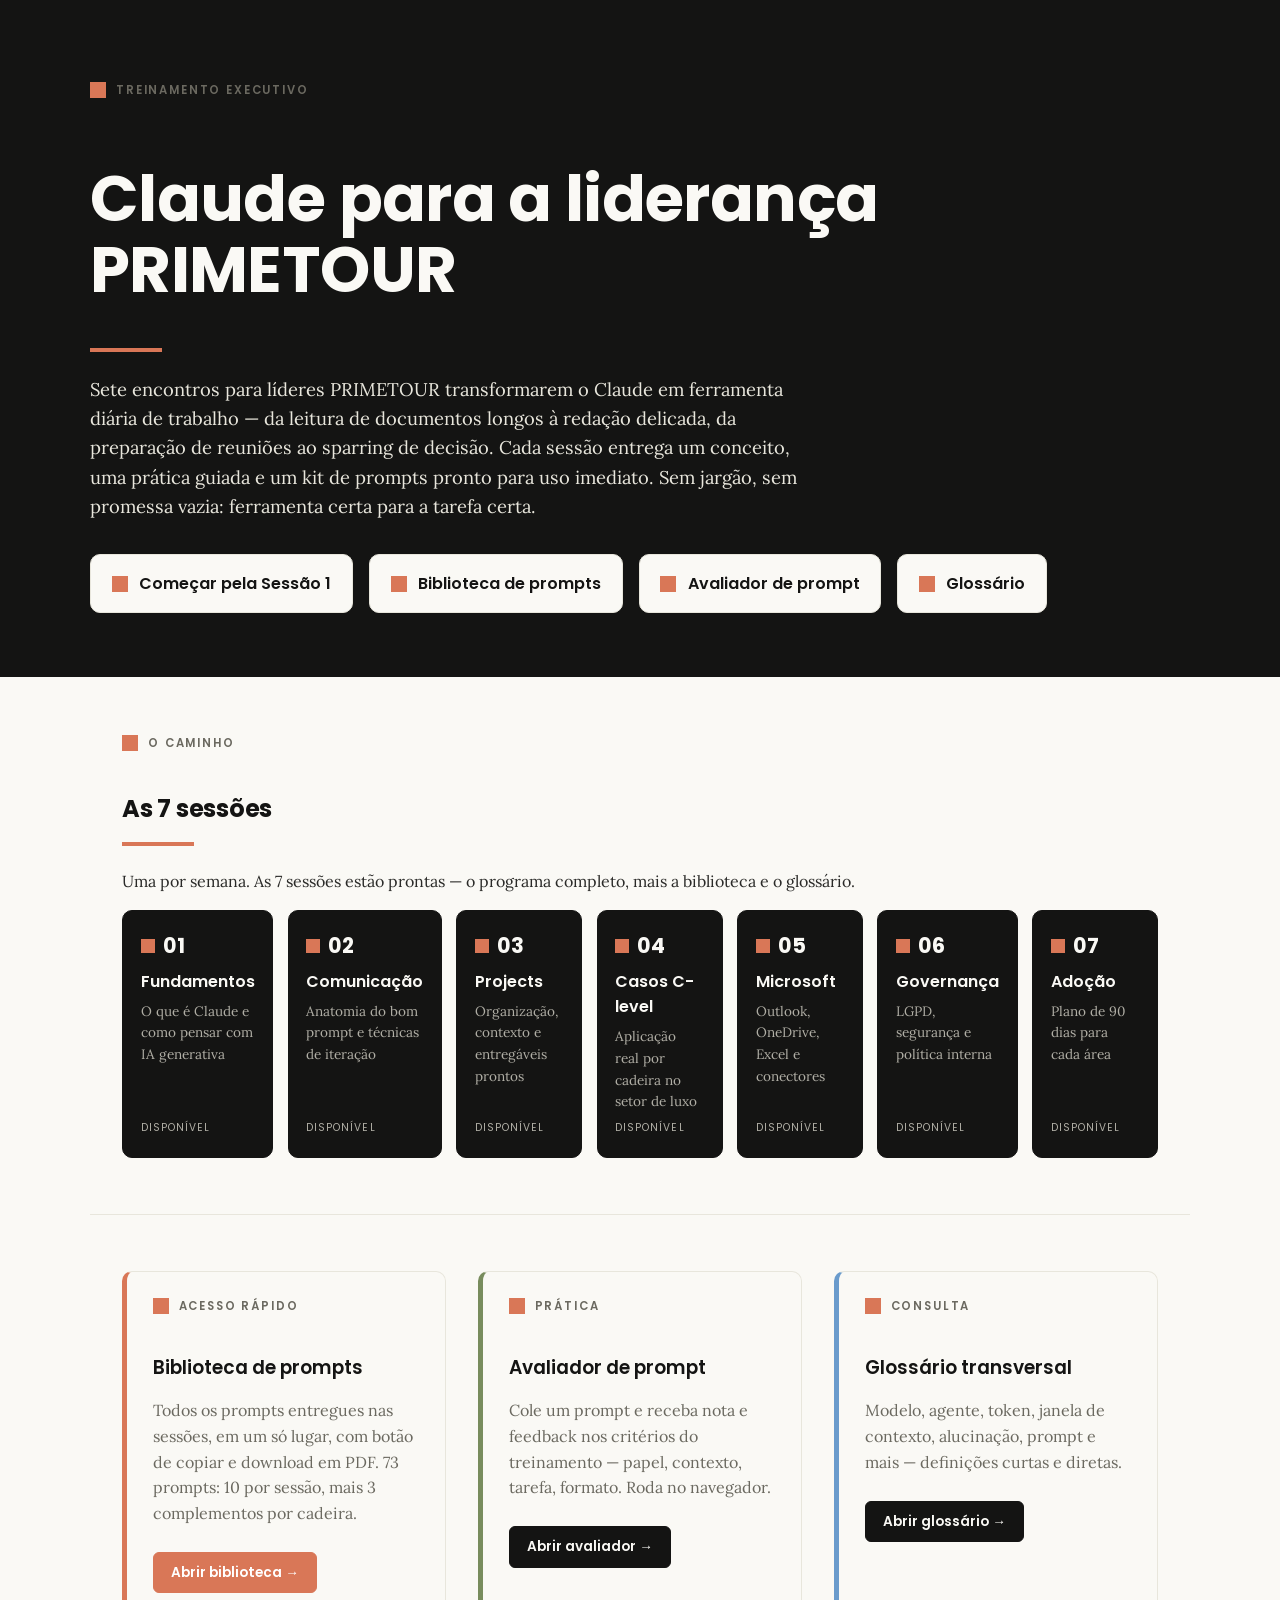
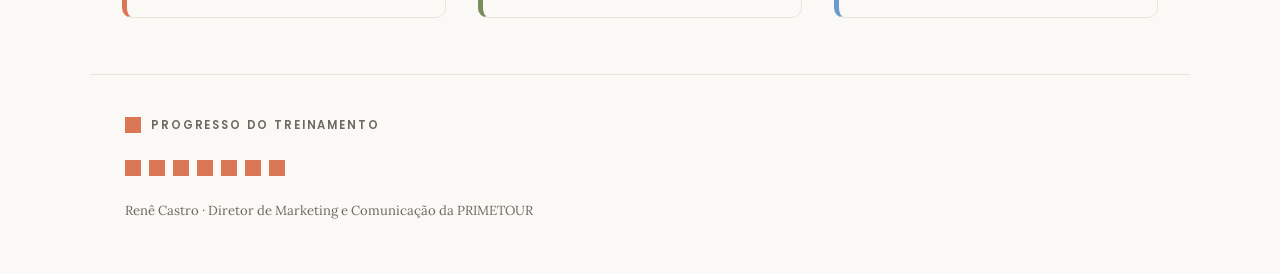
==== commit aa81327d: "Complementos: 3 prompts dedicados a CFO, RH e TI na biblioteca (q71-q73); contagem 70→73 Co-Authored" ====
--- a/index.html
+++ b/index.html
@@ -48,7 +48,7 @@
     <div class="card side-orange">
       <div class="section-tag">Acesso rápido</div>
       <h3>Biblioteca de prompts</h3>
-      <p class="muted">Todos os prompts entregues nas sessões, em um só lugar, com botão de copiar e download em PDF. 70 prompts, 10 por sessão.</p>
+      <p class="muted">Todos os prompts entregues nas sessões, em um só lugar, com botão de copiar e download em PDF. 73 prompts: 10 por sessão, mais 3 complementos por cadeira.</p>
       <a class="btn btn-orange mt-1" href="prompts/index.html">Abrir biblioteca →</a>
     </div>
     <div class="card side-green">
